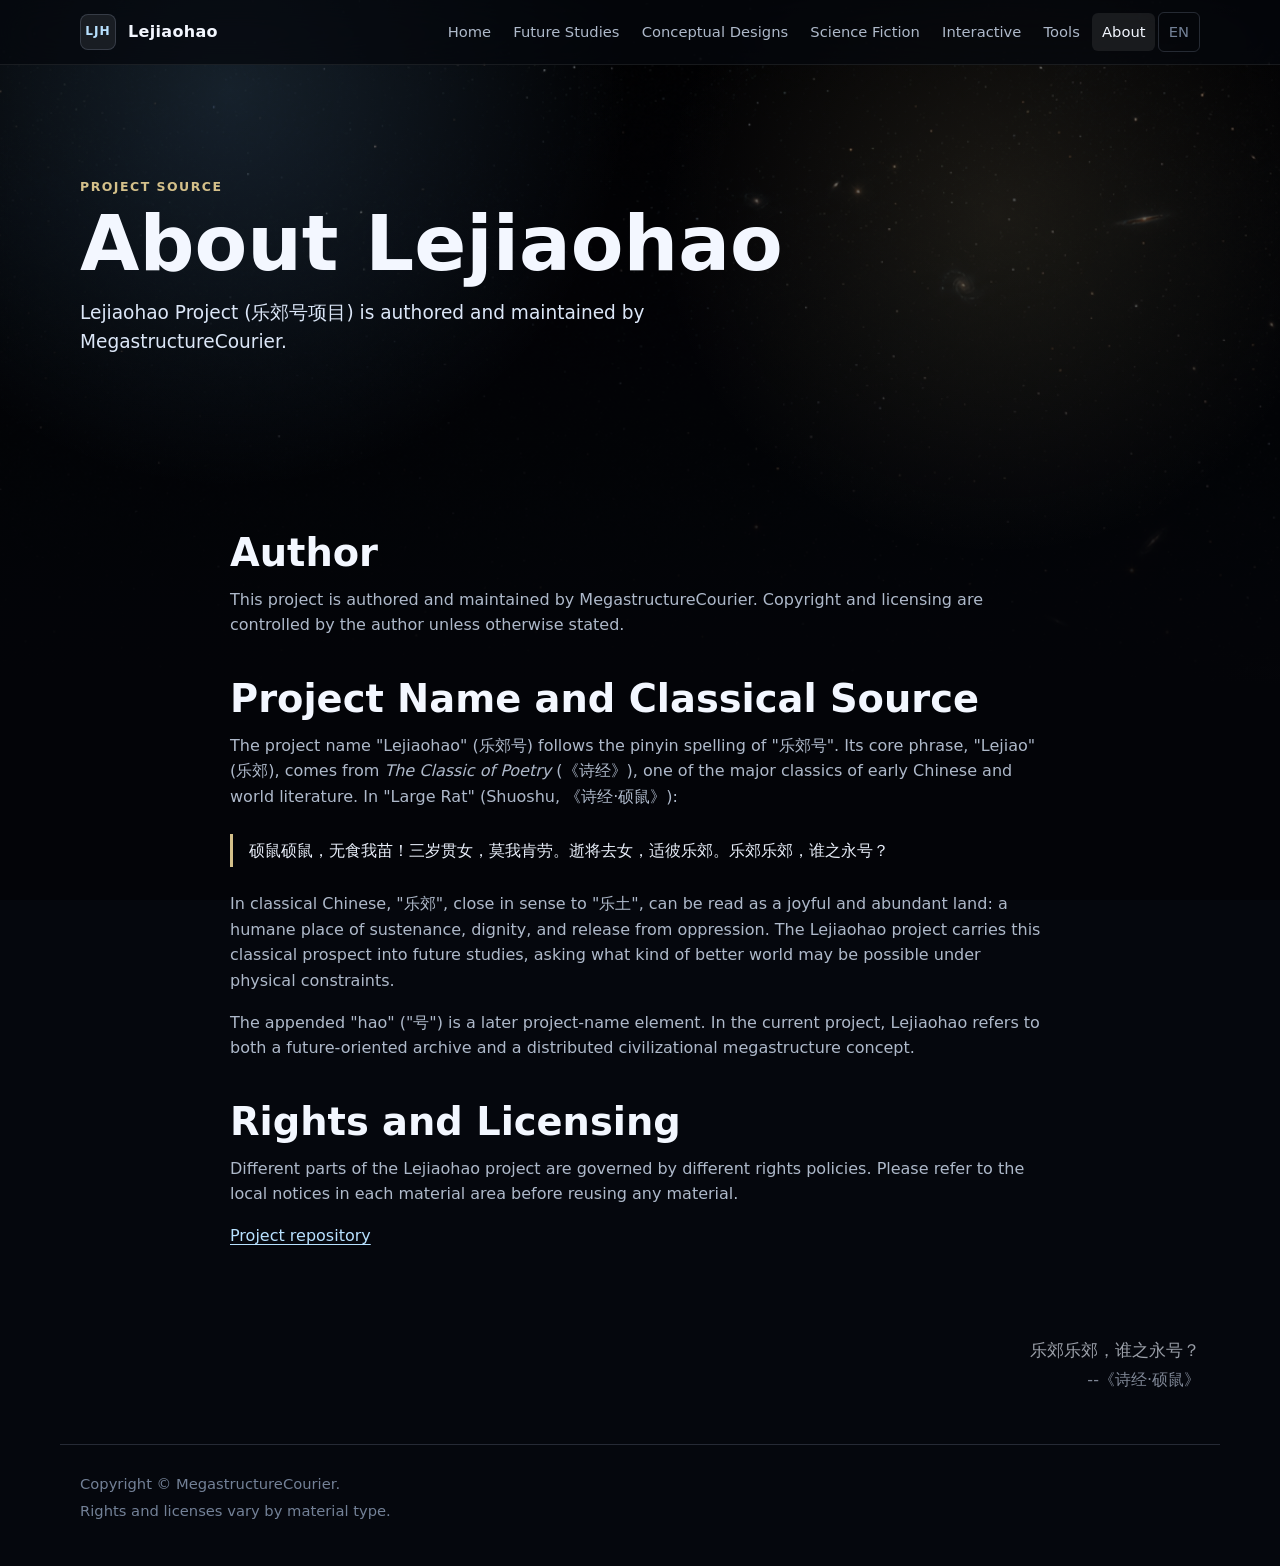
==== pages/about/index.html @ 3439de9d "Initial commit 2026-07-08" ====
<!doctype html>
<html lang="en">
  <head>
    <meta charset="utf-8">
    <meta name="viewport" content="width=device-width, initial-scale=1">
    <meta name="description" content="About the Lejiaohao Project, its name, author, repositories, and rights notices.">
    <title>About · Lejiaohao</title>
    <link rel="stylesheet" href="../../assets/css/site.css">
  </head>
  <body data-page="about">
    <a class="skip-link" href="#main">Skip to content</a>
    <header class="site-header">
      <nav class="nav-shell" aria-label="Main navigation">
        <a class="brand" href="../../index.html"><span class="brand-mark">LJH</span><span class="brand-text">Lejiaohao</span></a>
        <button class="nav-toggle" type="button" aria-expanded="false" aria-controls="site-menu"><span>Menu</span></button>
        <div class="site-menu" id="site-menu">
          <a href="../../index.html" data-nav="home">Home</a>
          <a href="../future-studies/" data-nav="future-studies">Future Studies</a>
          <a href="../conceptual-designs/" data-nav="conceptual-designs">Conceptual Designs</a>
          <a href="../science-fiction/" data-nav="science-fiction">Science Fiction</a>
          <a href="../interactive/" data-nav="interactive">Interactive</a>
          <a href="../tools/" data-nav="tools">Tools</a>
          <a href="../about/" data-nav="about">About</a>
          <span class="language-placeholder">EN</span>
        </div>
      </nav>
    </header>

    <main id="main" class="page-main">
      <section class="page-hero compact-hero">
        <p class="eyebrow">Project source</p>
        <h1>About Lejiaohao</h1>
        <p>
          Lejiaohao Project (乐郊号项目) is authored and maintained by
          MegastructureCourier.
        </p>
      </section>

      <section class="section text-section">
        <h2>Author</h2>
        <p>
          This project is authored and maintained by MegastructureCourier.
          Copyright and licensing are controlled by the author unless otherwise
          stated.
        </p>

        <h2>Project Name and Classical Source</h2>
        <p>
          The project name "Lejiaohao" (乐郊号) follows the pinyin spelling of
          "乐郊号". Its core phrase, "Lejiao" (乐郊), comes from
          <em>The Classic of Poetry</em> (《诗经》), one of the major classics of
          early Chinese and world literature. In "Large Rat" (Shuoshu,
          《诗经·硕鼠》):
        </p>
        <blockquote>
          硕鼠硕鼠，无食我苗！三岁贯女，莫我肯劳。逝将去女，适彼乐郊。乐郊乐郊，谁之永号？
        </blockquote>
        <p>
          In classical Chinese, "乐郊", close in sense to "乐土", can be read as a
          joyful and abundant land: a humane place of sustenance, dignity, and
          release from oppression. The Lejiaohao project carries this classical
          prospect into future studies, asking what kind of better world may be
          possible under physical constraints.
        </p>
        <p>
          The appended "hao" ("号") is a later project-name element. In the current
          project, Lejiaohao refers to both a future-oriented archive and a
          distributed civilizational megastructure concept.
        </p>

        <h2>Rights and Licensing</h2>
        <p>
          Different parts of the Lejiaohao project are governed by different
          rights policies. Please refer to the local notices in each material
          area before reusing any material.
        </p>
        <p>
          <a class="text-link" href="https://github.com/lejiaohao/lejiaohao-project">Project repository</a>
        </p>
      </section>

      <blockquote class="closing-quote">
        <p>乐郊乐郊，谁之永号？</p>
        <cite>--《诗经·硕鼠》</cite>
      </blockquote>
    </main>

    <footer class="site-footer"><p>Copyright © MegastructureCourier.</p><p>Rights and licenses vary by material type.</p></footer>
    <script src="../../assets/js/site.js"></script>
  </body>
</html>
---- assets/css/site.css ----
:root {
  --hero-image: url("../images/background_dark_webpage_multi_galaxies.png");
  --bg: #05070d;
  --bg-elevated: rgba(10, 15, 26, 0.72);
  --bg-elevated-solid: #0b1020;
  --text: #f3f7ff;
  --muted: #aeb9ca;
  --subtle: #738197;
  --line: rgba(188, 206, 236, 0.18);
  --accent: #82c7ff;
  --accent-strong: #b8e1ff;
  --accent-warm: #d4c08a;
  --shadow: 0 24px 80px rgba(0, 0, 0, 0.36);
  --radius: 8px;
  --max-width: 1160px;
  color-scheme: dark;
}

* {
  box-sizing: border-box;
}

html {
  scroll-behavior: smooth;
}

body {
  min-height: 100vh;
  margin: 0;
  background:
    linear-gradient(180deg, rgba(5, 7, 13, 0.18), var(--bg) 76vh),
    var(--hero-image) center top / cover no-repeat fixed,
    var(--bg);
  color: var(--text);
  font-family:
    Inter, ui-sans-serif, system-ui, -apple-system, BlinkMacSystemFont, "Segoe UI",
    sans-serif;
  line-height: 1.6;
}

body::before {
  position: fixed;
  inset: 0;
  z-index: -1;
  content: "";
  background:
    radial-gradient(circle at 18% 10%, rgba(130, 199, 255, 0.16), transparent 30%),
    radial-gradient(circle at 78% 24%, rgba(212, 192, 138, 0.12), transparent 28%),
    rgba(0, 0, 0, 0.32);
  pointer-events: none;
}

a {
  color: inherit;
}

.skip-link {
  position: fixed;
  top: 12px;
  left: 12px;
  z-index: 100;
  transform: translateY(-160%);
  border-radius: 6px;
  background: var(--text);
  color: #06101f;
  padding: 0.55rem 0.75rem;
  text-decoration: none;
}

.skip-link:focus {
  transform: translateY(0);
}

.site-header {
  position: sticky;
  top: 0;
  z-index: 50;
  border-bottom: 1px solid rgba(255, 255, 255, 0.08);
  background: rgba(5, 7, 13, 0.72);
  backdrop-filter: blur(18px);
}

.nav-shell {
  display: flex;
  align-items: center;
  justify-content: space-between;
  max-width: var(--max-width);
  margin: 0 auto;
  padding: 0.75rem 1.25rem;
  gap: 1rem;
}

.brand {
  display: inline-flex;
  align-items: center;
  gap: 0.75rem;
  text-decoration: none;
  font-weight: 700;
}

.brand-mark {
  display: grid;
  place-items: center;
  width: 2.25rem;
  height: 2.25rem;
  border: 1px solid var(--line);
  border-radius: 8px;
  background: rgba(255, 255, 255, 0.08);
  color: var(--accent-strong);
  font-size: 0.76rem;
  letter-spacing: 0.08em;
}

.brand-text {
  letter-spacing: 0.02em;
}

.site-menu {
  display: flex;
  align-items: center;
  gap: 0.15rem;
}

.site-menu a,
.language-placeholder {
  border-radius: 6px;
  color: var(--muted);
  padding: 0.45rem 0.62rem;
  font-size: 0.92rem;
  text-decoration: none;
}

.site-menu a:hover,
.site-menu a.is-active {
  background: rgba(255, 255, 255, 0.08);
  color: var(--text);
}

.language-placeholder {
  border: 1px solid var(--line);
  color: var(--subtle);
}

.nav-toggle {
  display: none;
  border: 1px solid var(--line);
  border-radius: 6px;
  background: rgba(255, 255, 255, 0.08);
  color: var(--text);
  padding: 0.48rem 0.68rem;
}

.hero {
  min-height: 74vh;
  display: grid;
  align-items: center;
  max-width: var(--max-width);
  margin: 0 auto;
  padding: 7rem 1.25rem 5rem;
}

.hero-content {
  max-width: 760px;
}

.eyebrow,
.section-kicker,
.portal-label {
  color: var(--accent-warm);
  font-size: 0.78rem;
  font-weight: 700;
  letter-spacing: 0.12em;
  text-transform: uppercase;
}

h1,
h2,
h3,
p {
  margin-top: 0;
}

h1 {
  margin-bottom: 1.1rem;
  font-size: clamp(3.2rem, 8vw, 7.8rem);
  line-height: 0.92;
  letter-spacing: 0;
}

h2 {
  margin-bottom: 0.85rem;
  font-size: clamp(1.9rem, 3vw, 3.1rem);
  line-height: 1.08;
}

h3 {
  margin-bottom: 0.5rem;
  font-size: 1.16rem;
}

.hero-lede {
  max-width: 680px;
  color: #dce7f8;
  font-size: clamp(1.12rem, 2vw, 1.42rem);
}

.hero-actions {
  display: flex;
  flex-wrap: wrap;
  gap: 0.75rem;
  margin-top: 2rem;
}

.button {
  display: inline-flex;
  align-items: center;
  justify-content: center;
  min-height: 2.8rem;
  border-radius: 6px;
  padding: 0.7rem 1rem;
  text-decoration: none;
  font-weight: 700;
}

.button.primary {
  background: var(--text);
  color: #07101d;
}

.button.secondary {
  border: 1px solid var(--line);
  background: rgba(255, 255, 255, 0.08);
  color: var(--text);
}

.section {
  max-width: var(--max-width);
  margin: 0 auto;
  padding: 4.5rem 1.25rem;
}

.intro-section,
.two-column {
  display: grid;
  grid-template-columns: minmax(0, 1.35fr) minmax(280px, 0.65fr);
  gap: 1.5rem;
  align-items: start;
}

.section-copy p,
.section-heading p,
.text-section p,
.two-column p,
.clean-list {
  color: var(--muted);
}

.emits-panel,
.status-box {
  border: 1px solid var(--line);
  border-radius: var(--radius);
  background: var(--bg-elevated);
  box-shadow: var(--shadow);
  padding: 1.25rem;
}

.tag-list {
  display: flex;
  flex-wrap: wrap;
  gap: 0.5rem;
  padding: 0;
  margin: 1rem 0 0;
  list-style: none;
}

.tag-list li {
  border: 1px solid rgba(130, 199, 255, 0.28);
  border-radius: 999px;
  color: var(--accent-strong);
  padding: 0.35rem 0.62rem;
  font-size: 0.9rem;
}

.section-heading {
  max-width: 760px;
  margin-bottom: 1.4rem;
}

.portal-grid {
  display: grid;
  grid-template-columns: repeat(3, minmax(0, 1fr));
  gap: 1rem;
}

.compact-grid {
  grid-template-columns: repeat(2, minmax(0, 1fr));
}

.portal-card {
  min-height: 220px;
  display: flex;
  flex-direction: column;
  justify-content: flex-end;
  border: 1px solid var(--line);
  border-radius: var(--radius);
  background:
    linear-gradient(180deg, rgba(255, 255, 255, 0.035), rgba(255, 255, 255, 0.01)),
    var(--bg-elevated);
  padding: 1.1rem;
  text-decoration: none;
  transition:
    border-color 160ms ease,
    transform 160ms ease,
    background 160ms ease;
}

.portal-card:hover {
  transform: translateY(-2px);
  border-color: rgba(130, 199, 255, 0.45);
  background:
    linear-gradient(180deg, rgba(130, 199, 255, 0.09), rgba(255, 255, 255, 0.02)),
    var(--bg-elevated);
}

.portal-card p {
  margin-bottom: 0;
  color: var(--muted);
}

.page-main {
  min-height: calc(100vh - 160px);
}

.page-hero {
  max-width: var(--max-width);
  margin: 0 auto;
  padding: 7rem 1.25rem 2.75rem;
}

.compact-hero h1 {
  max-width: 880px;
  font-size: clamp(2.8rem, 6vw, 5.8rem);
}

.compact-hero p:not(.eyebrow) {
  max-width: 760px;
  color: #dce7f8;
  font-size: 1.16rem;
}

.clean-list {
  padding-left: 1.2rem;
}

.clean-list li + li {
  margin-top: 0.4rem;
}

.status-box .text-link {
  display: block;
  margin-top: 0.75rem;
}

.text-section {
  max-width: 860px;
}

.text-section h2 {
  margin-top: 2.5rem;
}

blockquote {
  border-left: 3px solid var(--accent-warm);
  margin: 1.5rem 0;
  color: #e8eef9;
  padding: 0.25rem 0 0.25rem 1rem;
}

.closing-quote {
  max-width: var(--max-width);
  margin: 0 auto 3.25rem;
  border-left: 0;
  color: rgba(232, 238, 249, 0.66);
  padding: 0 1.25rem;
  text-align: right;
}

.closing-quote p {
  margin-bottom: 0.15rem;
  font-size: 1.08rem;
}

.closing-quote cite {
  color: rgba(174, 185, 202, 0.72);
  font-style: normal;
}

.text-link {
  color: var(--accent-strong);
  text-decoration-thickness: 1px;
  text-underline-offset: 0.18em;
}

.site-footer {
  max-width: var(--max-width);
  margin: 0 auto;
  border-top: 1px solid var(--line);
  color: var(--subtle);
  padding: 1.5rem 1.25rem 2.5rem;
  font-size: 0.92rem;
}

.site-footer p {
  margin: 0.2rem 0;
}

@media (max-width: 900px) {
  .nav-toggle {
    display: inline-flex;
  }

  .site-menu {
    position: absolute;
    top: calc(100% + 1px);
    left: 0;
    right: 0;
    display: none;
    flex-direction: column;
    align-items: stretch;
    border-bottom: 1px solid var(--line);
    background: rgba(5, 7, 13, 0.96);
    padding: 0.75rem 1.25rem 1rem;
  }

  .site-menu.is-open {
    display: flex;
  }

  .site-menu a,
  .language-placeholder {
    padding: 0.7rem 0.75rem;
  }

  .intro-section,
  .two-column {
    grid-template-columns: 1fr;
  }

  .portal-grid {
    grid-template-columns: repeat(2, minmax(0, 1fr));
  }
}

@media (max-width: 620px) {
  body {
    background-attachment: scroll;
  }

  .hero {
    min-height: 72vh;
    padding-top: 5.5rem;
  }

  .portal-grid {
    grid-template-columns: 1fr;
  }

  .portal-card {
    min-height: 180px;
  }
}
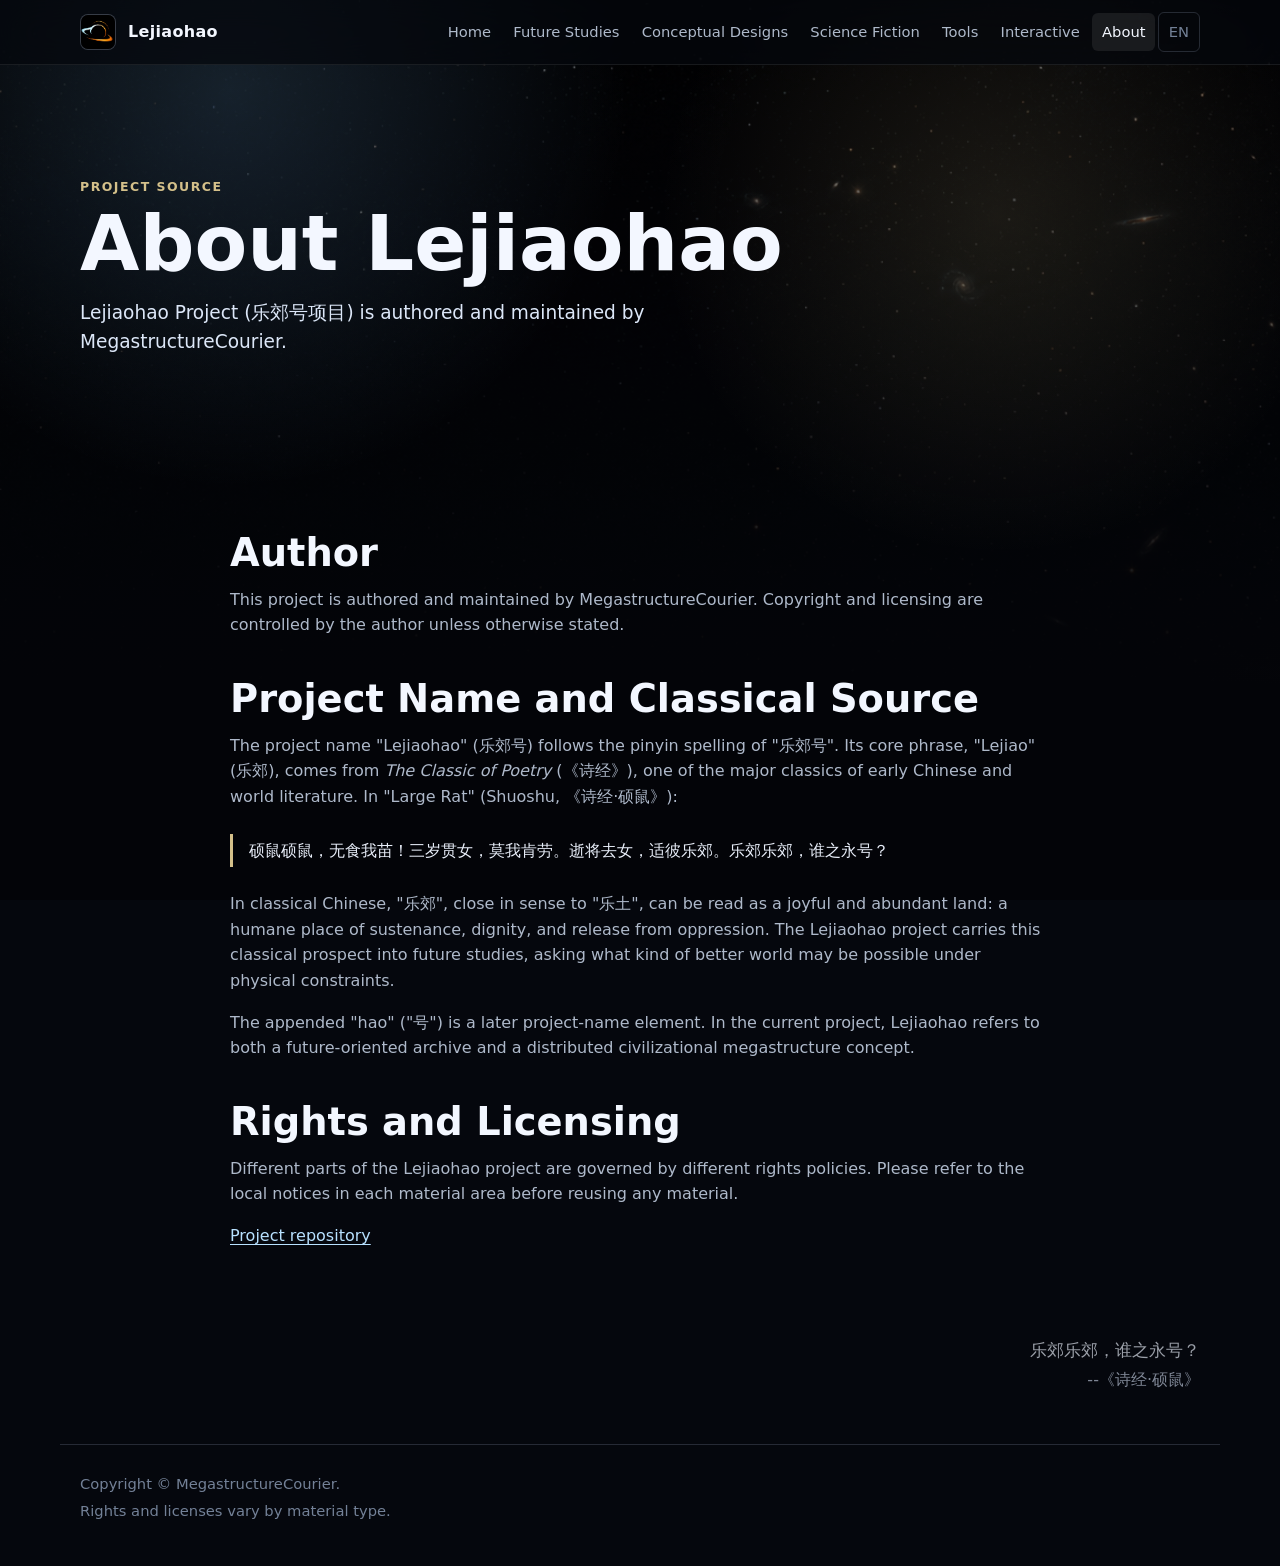
==== commit cadb3def: "Initial commit 2026-07-08" ====
--- a/pages/about/index.html
+++ b/pages/about/index.html
@@ -5,21 +5,22 @@
     <meta name="viewport" content="width=device-width, initial-scale=1">
     <meta name="description" content="About the Lejiaohao Project, its name, author, repositories, and rights notices.">
     <title>About · Lejiaohao</title>
+    <link rel="icon" type="image/png" href="../../assets/images/logo_Kerr_BH_accretion_disk.png">
     <link rel="stylesheet" href="../../assets/css/site.css">
   </head>
   <body data-page="about">
     <a class="skip-link" href="#main">Skip to content</a>
     <header class="site-header">
       <nav class="nav-shell" aria-label="Main navigation">
-        <a class="brand" href="../../index.html"><span class="brand-mark">LJH</span><span class="brand-text">Lejiaohao</span></a>
+        <a class="brand" href="../../index.html"><span class="brand-mark" aria-hidden="true"><img class="brand-logo" src="../../assets/images/logo_Kerr_BH_accretion_disk.png" alt=""></span><span class="brand-text">Lejiaohao</span></a>
         <button class="nav-toggle" type="button" aria-expanded="false" aria-controls="site-menu"><span>Menu</span></button>
         <div class="site-menu" id="site-menu">
           <a href="../../index.html" data-nav="home">Home</a>
           <a href="../future-studies/" data-nav="future-studies">Future Studies</a>
           <a href="../conceptual-designs/" data-nav="conceptual-designs">Conceptual Designs</a>
           <a href="../science-fiction/" data-nav="science-fiction">Science Fiction</a>
+          <a href="../tools/" data-nav="tools">Tools</a>
           <a href="../interactive/" data-nav="interactive">Interactive</a>
-          <a href="../tools/" data-nav="tools">Tools</a>
           <a href="../about/" data-nav="about">About</a>
           <span class="language-placeholder">EN</span>
         </div>
--- a/assets/css/site.css
+++ b/assets/css/site.css
@@ -106,9 +106,14 @@
   border: 1px solid var(--line);
   border-radius: 8px;
   background: rgba(255, 255, 255, 0.08);
-  color: var(--accent-strong);
-  font-size: 0.76rem;
-  letter-spacing: 0.08em;
+  overflow: hidden;
+}
+
+.brand-logo {
+  display: block;
+  width: 100%;
+  height: 100%;
+  object-fit: cover;
 }
 
 .brand-text {
